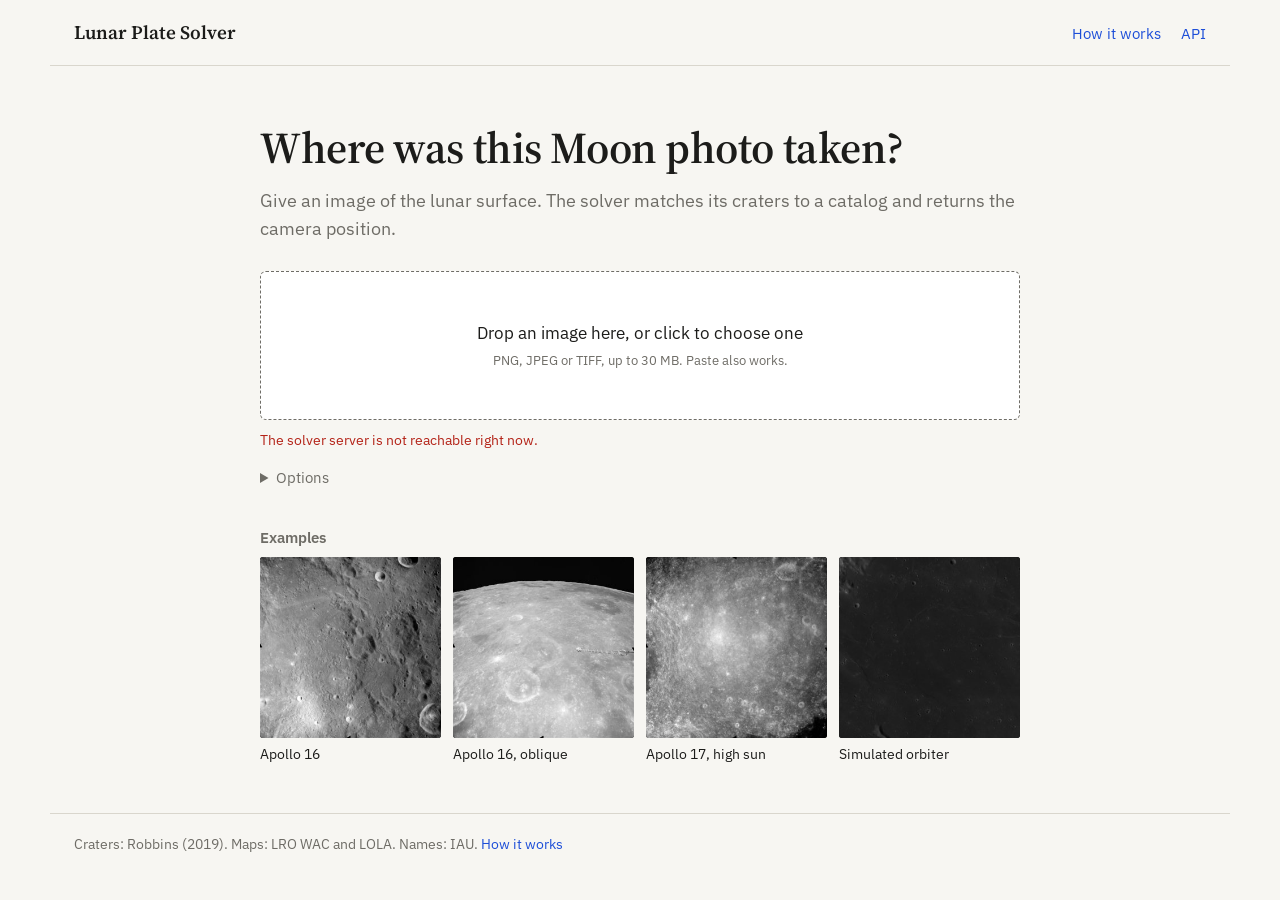
==== web/index.html @ af4b5ddb "Website, API server, deployment, rig, fine catalog, named features" ====
<!doctype html>
<html lang="en">
<head>
  <meta charset="utf-8">
  <meta name="viewport" content="width=device-width, initial-scale=1">
  <title>Lunar Plate Solver</title>
  <meta name="description" content="Find where a photo of the Moon was taken, from its craters.">
  <link rel="icon" href="assets/favicon.svg" type="image/svg+xml">
  <link rel="preconnect" href="https://fonts.googleapis.com">
  <link rel="preconnect" href="https://fonts.gstatic.com" crossorigin>
  <link href="https://fonts.googleapis.com/css2?family=IBM+Plex+Mono:wght@400;500&family=IBM+Plex+Sans:wght@400;500;600&family=Source+Serif+4:opsz,wght@8..60,500;8..60,600&display=swap" rel="stylesheet">
  <link rel="stylesheet" href="style.css?v=4">
  <script src="config.js?v=2"></script>
  <script type="importmap">
    {"imports": {"three": "https://cdn.jsdelivr.net/npm/three@0.160.0/build/three.module.js",
                 "three/addons/": "https://cdn.jsdelivr.net/npm/three@0.160.0/examples/jsm/"}}
  </script>
</head>
<body>
  <header class="top">
    <a class="brand" href="./" id="home-link">Lunar Plate Solver</a>
    <nav><a href="how.html">How it works</a><a href="how.html#api">API</a></nav>
  </header>

  <main>
    <!-- start -->
    <section id="view-start" class="view">
      <h1>Where was this Moon photo taken?</h1>
      <p class="lead">Give an image of the lunar surface. The solver matches its craters to a catalog and returns the camera position.</p>

      <div class="drop" id="drop" tabindex="0" role="button" aria-label="Choose an image">
        <input type="file" id="file" accept="image/png,image/jpeg,image/tiff,image/webp" hidden>
        <span>Drop an image here, or click to choose one</span>
        <small>PNG, JPEG or TIFF, up to 30 MB. Paste also works.</small>
      </div>
      <p class="offline" id="offline" hidden>The solver server is not reachable right now.</p>

      <details class="options">
        <summary>Options</summary>
        <div class="opt">
          <label>Field of view
            <span class="row"><input type="number" id="opt-fov" min="0" max="170" step="0.1" placeholder="unknown"> °</span>
          </label>
          <label>Orientation
            <select id="opt-parity">
              <option value="both">Detect</option>
              <option value="normal">As taken</option>
              <option value="mirrored">Mirrored</option>
            </select>
          </label>
          <label>Time limit
            <span class="row"><input type="range" id="opt-time" min="5" max="60" value="30"> <span id="opt-time-v">30 s</span></span>
          </label>
          <label class="check" id="refine-row"><input type="checkbox" id="opt-refine"> High precision (experimental)</label>
        </div>
      </details>

      <h2 class="small-head">Examples</h2>
      <div class="examples" id="examples"></div>
    </section>

    <!-- working -->
    <section id="view-work" class="view" hidden>
      <div class="work">
        <img id="work-img" alt="">
        <p>Solving… <span id="elapsed">0.0</span> s</p>
        <button class="link" id="cancel">Cancel</button>
      </div>
    </section>

    <!-- result -->
    <section id="view-result" class="view" hidden>
      <div class="bar">
        <button class="link" id="again">← New image</button>
        <span>
          <button class="link" id="dl-png">Overlay PNG</button>
          <button class="link" id="dl-json">JSON</button>
        </span>
      </div>

      <div class="result">
        <div>
          <div class="viewer" id="viewer">
            <canvas id="canvas"></canvas>
            <div class="popup" id="popup" hidden></div>
          </div>
          <div class="under">
            <span class="layers">
              <label><input type="checkbox" data-layer="matched" checked> <i class="k k-matched"></i>matched</label>
              <label><input type="checkbox" data-layer="dets"> <i class="k k-dets"></i>all craters</label>
              <label><input type="checkbox" data-layer="grid" checked> <i class="k k-grid"></i>grid</label>
              <label><input type="checkbox" data-layer="names" checked> <i class="k k-names"></i>names</label>
            </span>
            <span class="readout" id="readout">Scroll to zoom, drag to pan, click for details.</span>
          </div>
        </div>

        <aside>
          <h2>Camera</h2>
          <table class="kv" id="summary"></table>
          <p class="near" id="near"></p>
          <p class="note" id="note" hidden></p>
          <button class="link" id="copy-pos">Copy position</button>
        </aside>
      </div>

      <div class="lower">
        <div>
          <div class="panel-head">
            <h2>On the Moon</h2>
            <span><button class="link" id="globe-zoom">Footprint</button> · <button class="link" id="globe-whole">Whole Moon</button></span>
          </div>
          <div class="globe" id="globe"><p class="globe-msg">Loading…</p></div>
          <p class="caption"><i class="k k-foot"></i>image footprint <i class="k k-cam"></i>camera and its view</p>
        </div>
        <div>
          <h2>Named features <span class="muted" id="names-count"></span></h2>
          <ul class="names" id="names"></ul>
        </div>
      </div>
    </section>

    <!-- failure -->
    <section id="view-fail" class="view" hidden>
      <div class="fail">
        <div>
          <h2 id="fail-title">No match</h2>
          <p id="fail-msg"></p>
          <ul id="fail-tips">
            <li>Use a real photo, not a painting or a render.</li>
            <li>Low sun works best. Near full Moon, craters show few shadows.</li>
            <li>The view needs about 15 craters of 1 km or larger.</li>
            <li>If you know the field of view, enter it under Options.</li>
          </ul>
          <p><button class="btn" id="fail-retry">Try again with more time</button> <button class="link" id="fail-back">Choose another image</button></p>
        </div>
        <figure>
          <canvas id="fail-canvas"></canvas>
          <figcaption id="fail-count"></figcaption>
        </figure>
      </div>
    </section>
  </main>

  <footer class="foot">
    Craters: Robbins (2019). Maps: LRO WAC and LOLA. Names: IAU. <a href="how.html">How it works</a>
  </footer>

  <script type="module" src="app.js?v=3"></script>
</body>
</html>
---- web/style.css ----
:root {
  --bg: #f7f6f2;
  --text: #1c1c1a;
  --muted: #6e6c66;
  --line: #d9d6cd;
  --field: #ffffff;
  --link: #1d4ed8;
  --matched: #2fbf71;
  --dets: #ff9f43;
  --grid: #7cc7ff;
  --names: #ffe27a;
  --foot: #ff5a5a;
  --cam: #4fb3ff;
  --serif: "Source Serif 4", Georgia, serif;
  --sans: "IBM Plex Sans", system-ui, -apple-system, "Segoe UI", sans-serif;
  --mono: "IBM Plex Mono", ui-monospace, Menlo, Consolas, monospace;
  color-scheme: light;
}
@media (prefers-color-scheme: dark) {
  :root {
    --bg: #141413;
    --text: #e8e6e0;
    --muted: #9b988f;
    --line: #34332f;
    --field: #1d1c1a;
    --link: #8ab4ff;
    color-scheme: dark;
  }
}

* { box-sizing: border-box; }
html, body { margin: 0; }
body { background: var(--bg); color: var(--text); font: 16px/1.55 var(--sans); }
a, .link { color: var(--link); text-decoration: none; }
a:hover, .link:hover { text-decoration: underline; }
.link { background: none; border: 0; padding: 0; font: inherit; cursor: pointer; }
h1, h2, h3 { font-family: var(--serif); font-weight: 600; line-height: 1.2; }
h1 { font-size: clamp(30px, 4.5vw, 44px); margin: 0 0 12px; letter-spacing: -.01em; }
h2 { font-size: 20px; margin: 0 0 10px; }
.muted { color: var(--muted); font-weight: 400; }
[hidden] { display: none !important; }
code { font-family: var(--mono); font-size: .9em; }

.top { display: flex; justify-content: space-between; align-items: baseline; gap: 16px;
  max-width: 1180px; margin: 0 auto; padding: 18px 24px; border-bottom: 1px solid var(--line); }
.brand { font-family: var(--serif); font-size: 19px; font-weight: 600; color: var(--text); }
.brand:hover { text-decoration: none; }
.top nav { display: flex; gap: 20px; font-size: 15px; }
main { max-width: 1180px; margin: 0 auto; padding: 0 24px 48px; }

/* start */
#view-start { max-width: 760px; margin: 0 auto; padding-top: 56px; }
.lead { color: var(--muted); font-size: 18px; margin: 0 0 28px; }
.drop { display: flex; flex-direction: column; align-items: center; gap: 4px; padding: 48px 20px; cursor: pointer;
  border: 1.5px dashed var(--muted); border-radius: 6px; background: var(--field); text-align: center; }
.drop span { font-size: 17px; }
.drop small { color: var(--muted); }
.drop:hover, .drop:focus-visible, .drop.over { border-color: var(--text); outline: none; }
.offline { color: #b42318; font-size: 14px; margin: 10px 0 0; }
.options { margin-top: 14px; font-size: 15px; }
.options summary { cursor: pointer; color: var(--muted); }
.opt { display: grid; grid-template-columns: 1fr 1fr; gap: 12px 24px; padding: 14px 0 4px; }
.opt label { display: flex; flex-direction: column; gap: 4px; color: var(--muted); font-size: 14px; }
.opt .row { display: flex; align-items: center; gap: 8px; color: var(--text); }
.opt .check { flex-direction: row; align-items: center; gap: 8px; color: var(--text); }
input[type=number], select { font: inherit; font-size: 15px; color: var(--text); background: var(--field);
  border: 1px solid var(--line); border-radius: 4px; padding: 6px 8px; }
input[type=number] { width: 110px; }
input[type=range] { flex: 1; accent-color: var(--text); }
input[type=checkbox] { accent-color: var(--text); }
.small-head { font-size: 15px; font-family: var(--sans); font-weight: 600; color: var(--muted); margin: 40px 0 10px; }
.examples { display: grid; grid-template-columns: repeat(4, 1fr); gap: 12px; }
.example { padding: 0; border: 0; background: none; color: inherit; font: inherit; text-align: left; cursor: pointer; }
.example img { display: block; width: 100%; aspect-ratio: 1; object-fit: cover; background: #000; border-radius: 3px; }
.example span { display: block; font-size: 13.5px; margin-top: 6px; }
.example:hover span, .example:focus-visible span { text-decoration: underline; }
.example:focus-visible { outline: none; }

/* working */
.work { text-align: center; padding: 56px 0; }
.work img { max-width: min(560px, 100%); max-height: 56vh; display: block; margin: 0 auto 16px; background: #000; opacity: .9; }
.work p { font-family: var(--mono); margin: 0 0 8px; }

/* result */
.bar { display: flex; justify-content: space-between; padding: 18px 0 12px; font-size: 15px; }
.bar span { display: flex; gap: 18px; }
.result { display: grid; grid-template-columns: minmax(0, 1fr) 330px; gap: 28px; align-items: start; }
.viewer { position: relative; height: min(70vh, 720px); min-height: 340px; background: #000; overflow: hidden;
  cursor: crosshair; touch-action: none; border-radius: 3px; }
.viewer canvas { display: block; width: 100%; height: 100%; }
.viewer.dragging { cursor: grabbing; }
.under { display: flex; flex-wrap: wrap; justify-content: space-between; gap: 6px 16px; padding: 8px 0; font-size: 14px; }
.layers { display: flex; flex-wrap: wrap; gap: 14px; }
.layers label { display: inline-flex; align-items: center; gap: 5px; cursor: pointer; }
.readout { font-family: var(--mono); font-size: 13px; color: var(--muted); }
.readout b { color: var(--text); font-weight: 500; }
.k { display: inline-block; width: 10px; height: 10px; border-radius: 50%; border: 2px solid; }
.k-matched { border-color: var(--matched); }
.k-dets { border-color: var(--dets); }
.k-grid { border-color: var(--grid); border-radius: 0; }
.k-names { border-color: #d4b106; }
.k-foot { border-color: var(--foot); border-radius: 0; margin-left: 10px; }
.k-cam { border-color: var(--cam); margin-left: 14px; }
.popup { position: absolute; max-width: 270px; padding: 8px 10px; font-size: 13px; color: #eee;
  background: rgba(20, 20, 20, .92); border-radius: 3px; pointer-events: none; }

aside h2 { margin-top: 2px; }
.kv { width: 100%; border-collapse: collapse; font-size: 14.5px; }
.kv th { text-align: left; font-weight: 400; color: var(--muted); padding: 6px 12px 6px 0; vertical-align: top; white-space: nowrap; }
.kv td { font-family: var(--mono); font-size: 13.5px; padding: 6px 0; text-align: right; }
.kv tr { border-bottom: 1px solid var(--line); }
.kv tr.main td { font-size: 16px; font-weight: 500; }
.kv tr.gap th, .kv tr.gap td { padding-top: 16px; }
.near { font-size: 14.5px; margin: 14px 0 6px; }
.note { font-size: 13.5px; color: var(--muted); }

.lower { display: grid; grid-template-columns: minmax(0, 1fr) 330px; gap: 28px; margin-top: 36px; align-items: start; }
.panel-head { display: flex; justify-content: space-between; align-items: baseline; font-size: 14.5px; }
.globe { position: relative; height: 460px; background: #050505; border-radius: 3px; overflow: hidden; }
.globe canvas { display: block; }
.globe-msg { position: absolute; inset: 0; display: grid; place-items: center; color: #888; margin: 0; }
.caption { font-size: 13.5px; color: var(--muted); margin: 6px 0 0; }
.names { list-style: none; margin: 0; padding: 0; max-height: 460px; overflow: auto; font-size: 14.5px; border-top: 1px solid var(--line); }
.names li { display: flex; justify-content: space-between; gap: 10px; padding: 6px 2px; border-bottom: 1px solid var(--line); }
.names li[data-i] { cursor: pointer; }
.names li[data-i]:hover { background: var(--field); }
.names .s { font-family: var(--mono); font-size: 13px; color: var(--muted); white-space: nowrap; }

/* failure */
.fail { display: grid; grid-template-columns: minmax(0, 1fr) minmax(0, 1fr); gap: 32px; padding: 40px 0; }
.fail ul { padding-left: 20px; color: var(--muted); }
.fail li { margin-bottom: 6px; }
.fail figure { margin: 0; }
#fail-canvas { width: 100%; background: #000; border-radius: 3px; }
figcaption { font-size: 13.5px; color: var(--muted); margin-top: 6px; }
.btn { font: inherit; font-size: 15px; padding: 8px 14px; border: 1px solid var(--text); background: var(--text); color: var(--bg);
  border-radius: 4px; cursor: pointer; margin-right: 12px; }

.foot { max-width: 1180px; margin: 0 auto; padding: 20px 24px 40px; border-top: 1px solid var(--line);
  color: var(--muted); font-size: 13.5px; }

/* ---------------------------------------------------------- how it works page */
.doc { max-width: 760px; margin: 0 auto; padding-top: 48px; }
.doc h1 { margin-bottom: 8px; }
.doc h2 { font-size: 24px; margin: 48px 0 12px; padding-top: 8px; }
.doc h3 { font-size: 18px; margin: 28px 0 8px; }
.doc p, .doc li { font-size: 16.5px; }
.doc figure { margin: 24px 0; }
.doc figure svg { width: 100%; height: auto; display: block; }
.doc figcaption { font-size: 14px; }
.doc table { width: 100%; border-collapse: collapse; font-size: 15px; margin: 12px 0; }
.doc th, .doc td { text-align: left; padding: 7px 10px 7px 0; border-bottom: 1px solid var(--line); vertical-align: top; }
.doc th { font-weight: 600; }
.doc td.n { font-family: var(--mono); font-size: 14px; }
.doc pre { background: var(--field); border: 1px solid var(--line); border-radius: 4px; padding: 12px 14px; overflow-x: auto; font-size: 13.5px; }
.doc .toc { font-size: 15px; columns: 2; padding-left: 20px; margin: 20px 0 0; }
.svg-text { fill: var(--text); font-family: var(--sans); font-size: 13px; }
.svg-muted { fill: var(--muted); font-family: var(--sans); font-size: 12px; }
.svg-line { stroke: var(--text); fill: none; }
.svg-box { stroke: var(--line); fill: var(--field); }

@media (max-width: 900px) {
  .result, .lower, .fail { grid-template-columns: minmax(0, 1fr); }
}
@media (max-width: 600px) {
  main, .top, .foot { padding-left: 16px; padding-right: 16px; }
  #view-start { padding-top: 32px; }
  .examples { grid-template-columns: 1fr 1fr; }
  .opt { grid-template-columns: 1fr; }
  .viewer { height: 56vh; }
  .globe { height: 340px; }
  .doc .toc { columns: 1; }
}
.doc .katex-display { overflow-x: auto; overflow-y: hidden; padding: 4px 0; }
.doc table { display: block; overflow-x: auto; }
.flow { list-style: none; padding: 0; margin: 24px 0; display: flex; gap: 22px; flex-wrap: wrap; counter-reset: none; }
.flow li { position: relative; flex: 1 1 120px; border: 1px solid var(--line); background: var(--field); border-radius: 4px;
  padding: 10px 12px; font-size: 15px; }
.flow li b { display: block; font-weight: 600; }
.flow li span { color: var(--muted); font-size: 13.5px; }
.flow li:not(:last-child)::after { content: "→"; position: absolute; right: -17px; top: 50%; transform: translateY(-50%); color: var(--muted); }
@media (max-width: 600px) {
  .flow { flex-direction: column; gap: 18px; }
  .flow li { flex: none; }
  .flow li:not(:last-child)::after { content: "↓"; right: auto; left: 50%; top: auto; bottom: -19px; transform: none; }
}
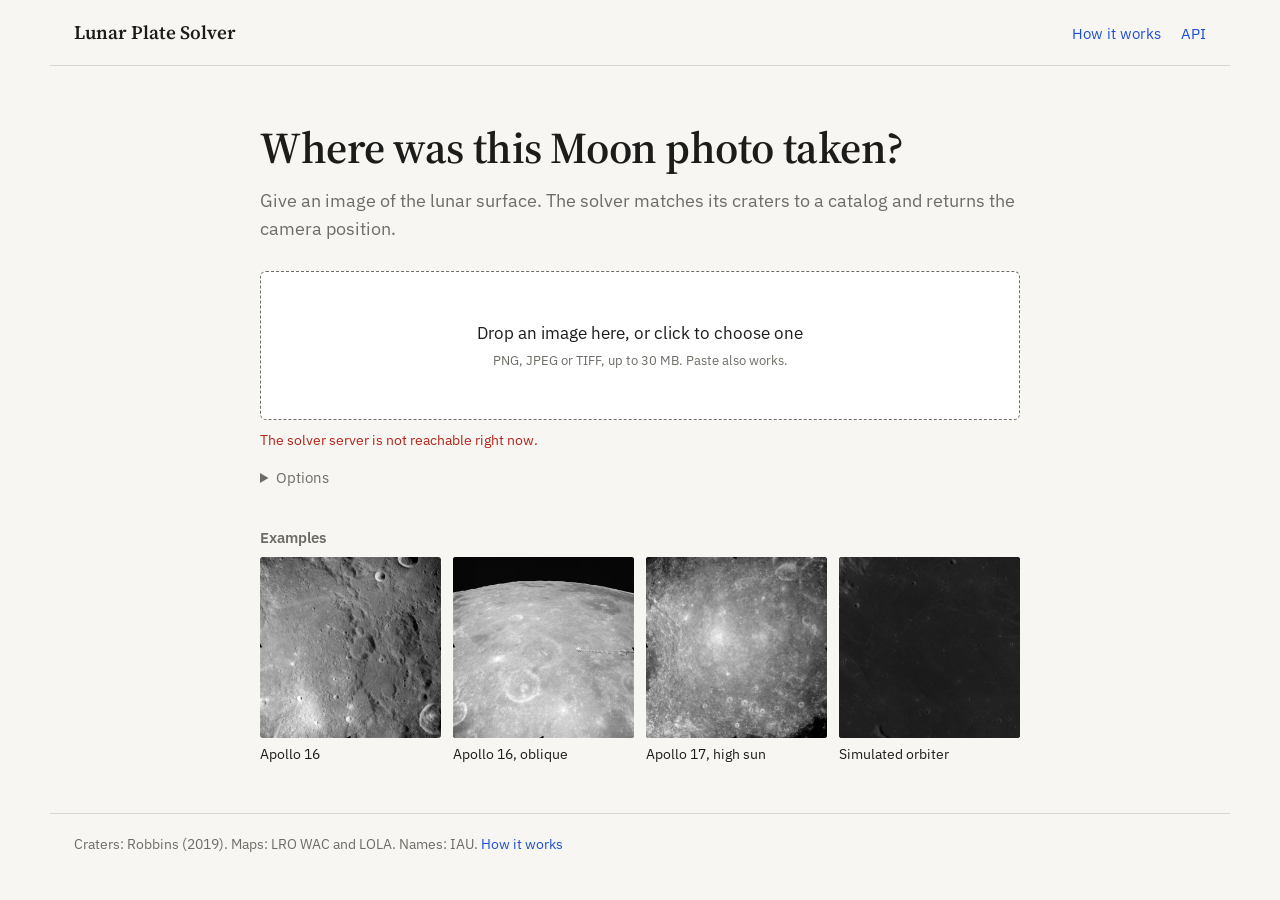
==== commit cb34d694: "update" ====
--- a/web/index.html
+++ b/web/index.html
@@ -9,8 +9,8 @@
   <link rel="preconnect" href="https://fonts.googleapis.com">
   <link rel="preconnect" href="https://fonts.gstatic.com" crossorigin>
   <link href="https://fonts.googleapis.com/css2?family=IBM+Plex+Mono:wght@400;500&family=IBM+Plex+Sans:wght@400;500;600&family=Source+Serif+4:opsz,wght@8..60,500;8..60,600&display=swap" rel="stylesheet">
-  <link rel="stylesheet" href="style.css?v=4">
-  <script src="config.js?v=2"></script>
+  <link rel="stylesheet" href="style.css?v=5">
+  <script src="config.js?v=4"></script>
   <script type="importmap">
     {"imports": {"three": "https://cdn.jsdelivr.net/npm/three@0.160.0/build/three.module.js",
                  "three/addons/": "https://cdn.jsdelivr.net/npm/three@0.160.0/examples/jsm/"}}
@@ -63,6 +63,7 @@
     <section id="view-work" class="view" hidden>
       <div class="work">
         <img id="work-img" alt="">
+        <div id="human"></div>
         <p>Solving… <span id="elapsed">0.0</span> s</p>
         <button class="link" id="cancel">Cancel</button>
       </div>
@@ -87,6 +88,7 @@
           <div class="under">
             <span class="layers">
               <label><input type="checkbox" data-layer="matched" checked> <i class="k k-matched"></i>matched</label>
+              <label title="Catalog craters projected through the solved camera"><input type="checkbox" data-layer="catalog"> <i class="k k-cat"></i>catalog</label>
               <label><input type="checkbox" data-layer="dets"> <i class="k k-dets"></i>all craters</label>
               <label><input type="checkbox" data-layer="grid" checked> <i class="k k-grid"></i>grid</label>
               <label><input type="checkbox" data-layer="names" checked> <i class="k k-names"></i>names</label>
@@ -146,6 +148,6 @@
     Craters: Robbins (2019). Maps: LRO WAC and LOLA. Names: IAU. <a href="how.html">How it works</a>
   </footer>
 
-  <script type="module" src="app.js?v=3"></script>
+  <script type="module" src="app.js?v=8"></script>
 </body>
 </html>
--- a/web/style.css
+++ b/web/style.css
@@ -97,6 +97,7 @@
 .k { display: inline-block; width: 10px; height: 10px; border-radius: 50%; border: 2px solid; }
 .k-matched { border-color: var(--matched); }
 .k-dets { border-color: var(--dets); }
+.k-cat { border-color: #9a9a9a; }
 .k-grid { border-color: var(--grid); border-radius: 0; }
 .k-names { border-color: #d4b106; }
 .k-foot { border-color: var(--foot); border-radius: 0; margin-left: 10px; }
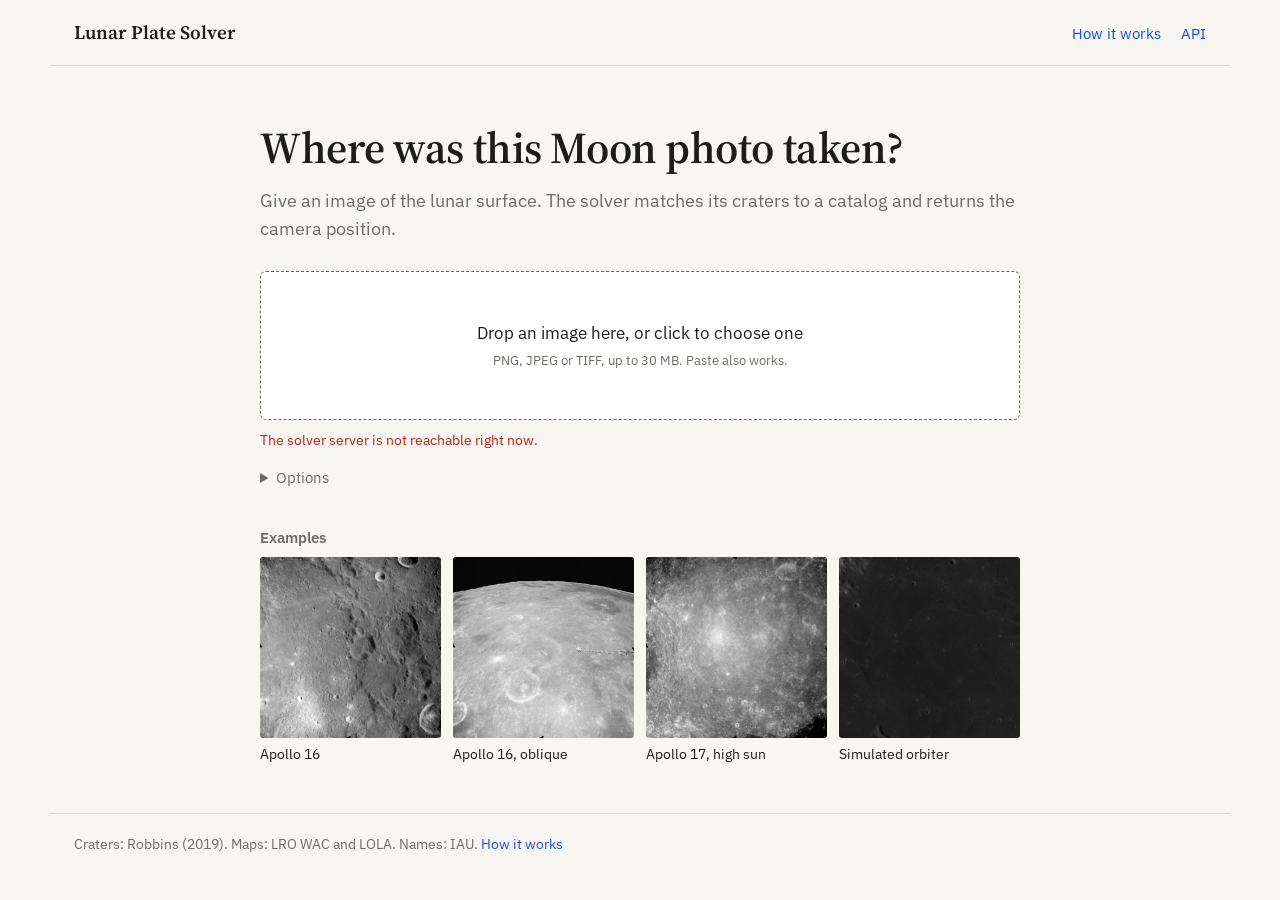
==== commit 1eaeb251: "change icon" ====
--- a/web/index.html
+++ b/web/index.html
@@ -5,7 +5,7 @@
   <meta name="viewport" content="width=device-width, initial-scale=1">
   <title>Lunar Plate Solver</title>
   <meta name="description" content="Find where a photo of the Moon was taken, from its craters.">
-  <link rel="icon" href="assets/favicon.svg" type="image/svg+xml">
+  <link rel="icon" href="assets/favicon.ico" type="image/svg+xml">
   <link rel="preconnect" href="https://fonts.googleapis.com">
   <link rel="preconnect" href="https://fonts.gstatic.com" crossorigin>
   <link href="https://fonts.googleapis.com/css2?family=IBM+Plex+Mono:wght@400;500&family=IBM+Plex+Sans:wght@400;500;600&family=Source+Serif+4:opsz,wght@8..60,500;8..60,600&display=swap" rel="stylesheet">
